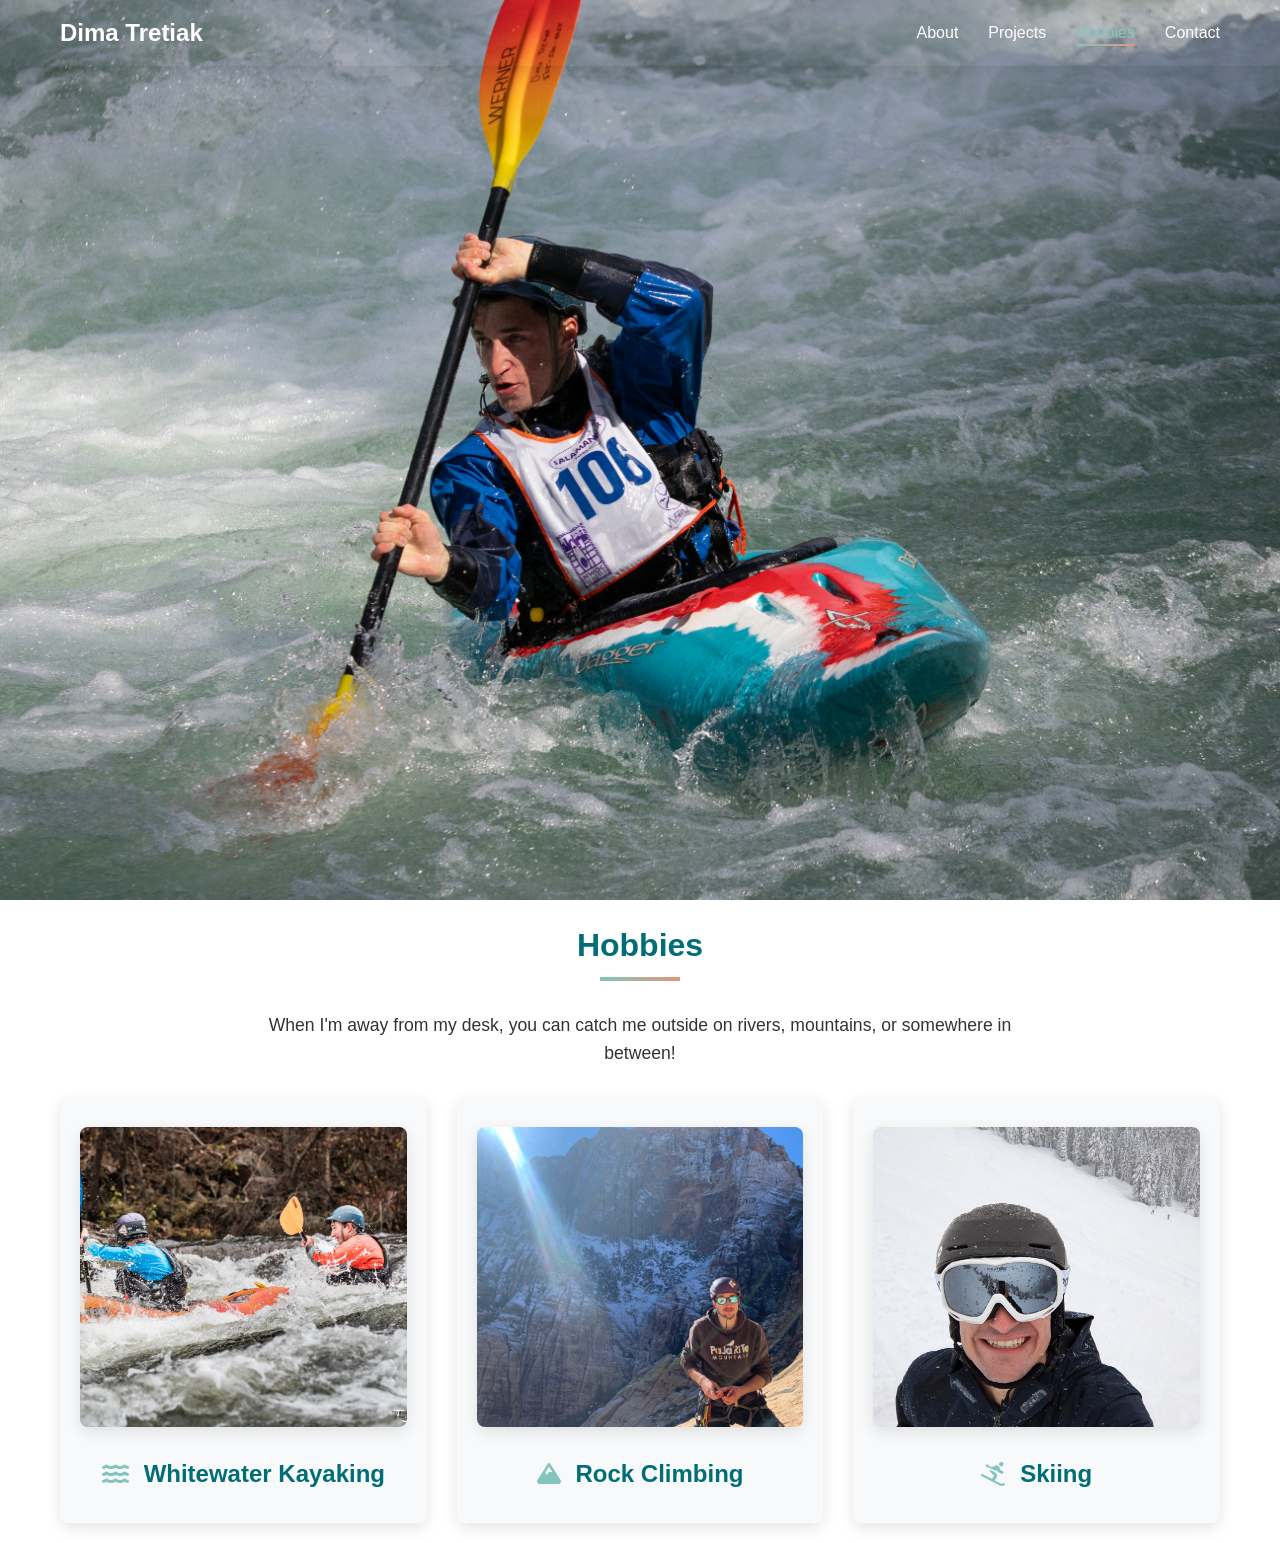
==== pages/hobbies.html @ 9fed75b8 "main structure is complete, just need to fill in projects, spiff up contact/experience timeline, and" ====
<!DOCTYPE html>
<html lang="en">

<head>
    <meta charset="UTF-8">
    <meta name="viewport" content="width=device-width, initial-scale=1.0">
    <title>Hobbies | Dima Tretiak</title>
    <link rel="stylesheet" href="https://cdnjs.cloudflare.com/ajax/libs/font-awesome/6.0.0-beta3/css/all.min.css">
    <link rel="stylesheet" href="../assets/css/styles.css">
</head>

<body class="hobbies-page">
    <header class="hobbies-header">
        <nav class="container">
            <div class="logo">
                <h3>Dima Tretiak</h3>
            </div>
            <ul class="nav-links">
                <li><a href="about.html">About</a></li>
                <li><a href="projects.html">Projects</a></li>
                <li><a href="hobbies.html" class="active">Hobbies</a></li>
                <li><a href="contact.html">Contact</a></li>
            </ul>
            <div class="burger">
                <div class="line1"></div>
                <div class="line2"></div>
                <div class="line3"></div>
            </div>
        </nav>
    </header>

    <main>
        <!-- Full Screen Hero -->
        <section class="hobbies-hero">
            <div class="hero-image">
                <img src="../assets/images/CWF_2.jpg" alt="Adventure and Outdoor Activities">
            </div>
            <!-- <div class="hero-overlay">
                <div class="hero-content">
                    <h1>Beyond the Lab</h1>
                    <p>Exploring the world through adventure and outdoor pursuits</p>
                    <div class="scroll-indicator">
                        <i class="fas fa-chevron-down"></i>
                        <span>Scroll to explore</span>
                    </div>
                </div>
            </div> -->
        </section>

        <!-- Hobbies Content -->
        <section class="hobbies-content">
            <div class="container">
                <div class="hobby-intro">
                    <h2>Hobbies</h2>
                    <p>When I'm away from my desk, you can catch me outside on rivers, mountains, or somewhere in
                        between!</p>
                </div>

                <div class="hobbies-grid">
                    <div class="hobby-card">
                        <div class="hobby-image">
                            <img src="../assets/images/duocoee.jpg" alt="Whitewater Kayaking" class="kayaking-image">
                        </div>
                        <div class="hobby-content">
                            <h3><i class="fas fa-water"></i> Whitewater Kayaking</h3>
                        </div>
                    </div>

                    <div class="hobby-card">
                        <div class="hobby-image">
                            <img src="../assets//images/climbRR.jpg" alt="Rock Climbing">
                        </div>
                        <div class="hobby-content">
                            <h3><i class="fas fa-mountain"></i> Rock Climbing</h3>
                        </div>
                    </div>

                    <div class="hobby-card">
                        <div class="hobby-image">
                            <img src="../assets/images/ski!.jpg" alt="Skiing">
                        </div>
                        <div class="hobby-content">
                            <h3><i class="fas fa-skiing"></i> Skiing</h3>
                        </div>
                    </div>
                </div>
            </div>
        </section>
    </main>

    <script src="../assets/js/script.js"></script>
</body>

</html>
---- assets/css/styles.css ----
:root {
    --primary-dark: #006D77;
    --lighter-accent: #83C5BE;
    --accent-pop: #E29578;
    --text-dark: #333;
    --text-light: #fff;
    --light-bg: #f8f9fa;
    --card-bg: #fff;
    --border-radius: 8px;
    --shadow: 0 5px 15px rgba(0, 0, 0, 0.1);
    --shadow-hover: 0 15px 30px rgba(0, 0, 0, 0.15);
}

* {
    margin: 0;
    padding: 0;
    box-sizing: border-box;
}

body {
    font-family: 'Segoe UI', Tahoma, Geneva, Verdana, sans-serif;
    line-height: 1.6;
    color: var(--text-dark);
    background-color: var(--light-bg);
    padding-top: 80px;
}

.container {
    max-width: 1200px;
    margin: 0 auto;
    padding: 0 20px;
}

/* Header Styles */
header {
    background-color: var(--primary-dark);
    color: var(--text-light);
    padding: 20px 0;
    position: fixed;
    width: 100%;
    top: 0;
    z-index: 1000;
    box-shadow: var(--shadow);
    transition: all 0.3s ease;
}

header.scrolled {
    padding: 10px 0;
    background-color: rgba(0, 109, 119, 0.95);
    backdrop-filter: blur(10px);
}

nav {
    display: flex;
    justify-content: space-between;
    align-items: center;
}

.logo {
    display: flex;
    align-items: center;
}

.logo h3 {
    color: var(--text-light);
    font-size: 1.5rem;
    transition: color 0.3s ease;
    margin: 0;
    line-height: 1;
}

.logo h3:hover {
    color: var(--accent-pop);
}

.nav-links {
    display: flex;
    list-style: none;
    gap: 30px;
}

.nav-links a {
    color: var(--text-light);
    text-decoration: none;
    font-weight: 500;
    transition: color 0.3s ease;
    position: relative;
}

.nav-links a:hover,
.nav-links a.active {
    color: var(--lighter-accent);
}

.nav-links a.active::after {
    content: '';
    position: absolute;
    bottom: -5px;
    left: 0;
    width: 100%;
    height: 2px;
    background: linear-gradient(90deg, var(--lighter-accent) 0%, var(--accent-pop) 100%);
}

.burger {
    display: none;
    flex-direction: column;
    cursor: pointer;
}

.burger div {
    width: 25px;
    height: 3px;
    background-color: var(--text-light);
    margin: 3px 0;
    transition: 0.3s;
}

/* Typography */
h1,
h2,
h3,
h4 {
    margin-bottom: 20px;
    color: var(--primary-dark);
}

h1 {
    font-size: 2.5rem;
}

h2 {
    font-size: 2rem;
    text-align: center;
    margin-bottom: 40px;
    position: relative;
}

h2::after {
    content: '';
    position: absolute;
    bottom: -10px;
    left: 50%;
    transform: translateX(-50%);
    width: 80px;
    height: 4px;
    background: linear-gradient(90deg, var(--lighter-accent) 0%, var(--accent-pop) 100%);
}

h3 {
    font-size: 1.5rem;
}

p {
    margin-bottom: 15px;
}

a {
    color: var(--primary-dark);
    text-decoration: none;
    transition: color 0.3s ease;
}

a:hover {
    color: var(--lighter-accent);
}

/* Button Styles */
.btn {
    display: inline-block;
    background-color: var(--primary-dark);
    color: var(--text-light);
    padding: 12px 30px;
    border-radius: 30px;
    font-weight: 600;
    margin-right: 10px;
    margin-bottom: 10px;
    transition: all 0.3s ease;
    border: none;
    cursor: pointer;
}

.btn:hover {
    background-color: var(--lighter-accent);
    color: var(--text-dark);
    transform: translateY(-3px);
    box-shadow: var(--shadow-hover);
    border: 2px solid var(--accent-pop);
}

.btn-outline {
    background-color: transparent;
    border: 2px solid var(--text-light);
    color: var(--text-light);
}

.btn-outline:hover {
    background-color: var(--text-light);
    color: var(--primary-dark);
}

/* ABOUT PAGE STYLES */
.hero {
    background: linear-gradient(135deg, var(--primary-dark) 0%, var(--lighter-accent) 100%);
    color: var(--text-light);
    padding: 100px 0;
    text-align: center;
    margin-top: -80px;
}

.hero-content {
    max-width: 800px;
    margin: 0 auto;
}

.profile-image-hero {
    width: 200px;
    height: 200px;
    border-radius: 50%;
    overflow: hidden;
    margin: 0 auto 30px;
    border: 5px solid var(--text-light);
    box-shadow: var(--shadow);
}

.profile-image-hero img {
    width: 100%;
    height: 100%;
    object-fit: cover;
}

.hero h1 {
    font-size: 3.5rem;
    margin-bottom: 20px;
    color: var(--text-light);
}

.hero-subtitle {
    font-size: 1.5rem;
    margin-bottom: 30px;
    opacity: 0.9;
}

.hero-buttons {
    margin-top: 30px;
}

.about-section {
    padding: 80px 0;
    background-color: var(--card-bg);
}

.about-content {
    max-width: 800px;
    margin: 0 auto;
    text-align: center;
}

.about-text p {
    font-size: 1.1rem;
    margin-bottom: 25px;
    text-align: left;
}

.experience-section {
    padding: 80px 0;
    background-color: var(--light-bg);
}

/* Timeline */
.timeline {
    position: relative;
    max-width: 1200px;
    margin: 0 auto;
}

.timeline::after {
    content: '';
    position: absolute;
    width: 6px;
    background-color: var(--primary-dark);
    top: 0;
    bottom: 0;
    left: 50%;
    margin-left: -3px;
}

.timeline-item {
    padding: 10px 40px;
    position: relative;
    background-color: inherit;
    width: 50%;
    margin-bottom: 40px;
}

.timeline-item::after {
    content: '';
    position: absolute;
    width: 25px;
    height: 25px;
    background-color: var(--card-bg);
    border: 4px solid var(--primary-dark);
    top: 15px;
    border-radius: 50%;
    z-index: 1;
    box-shadow: 0 0 0 2px var(--accent-pop);
}

.left::after {
    right: -15.5px;
}

.right::after {
    left: -15.5px;
}

.left {
    left: 0;
}

.right {
    left: 50%;
}

.left::before {
    content: " ";
    height: 0;
    position: absolute;
    top: 22px;
    width: 0;
    z-index: 1;
    right: 30px;
    border: medium solid var(--card-bg);
    border-width: 10px 0 10px 10px;
    border-color: transparent transparent transparent var(--card-bg);
}

.right::before {
    content: " ";
    height: 0;
    position: absolute;
    top: 22px;
    width: 0;
    z-index: 1;
    left: 30px;
    border: medium solid var(--card-bg);
    border-width: 10px 10px 10px 0;
    border-color: transparent var(--card-bg) transparent transparent;
}

.timeline-content {
    padding: 20px 30px;
    background-color: var(--card-bg);
    position: relative;
    border-radius: var(--border-radius);
    box-shadow: var(--shadow);
    transition: transform 0.3s ease, box-shadow 0.3s ease;
}

.timeline-content:hover {
    transform: translateY(-5px);
    box-shadow: var(--shadow-hover);
}

.timeline-date {
    color: var(--lighter-accent);
    font-weight: bold;
    font-size: 0.9rem;
}

.timeline-content h3 {
    color: var(--primary-dark);
    margin-bottom: 5px;
}

.timeline-content h4 {
    color: var(--lighter-accent);
    margin-bottom: 15px;
    font-weight: 500;
}

/* PROJECTS PAGE STYLES */
.projects-hero {
    background: linear-gradient(135deg, var(--primary-dark) 0%, var(--lighter-accent) 100%);
    color: var(--text-light);
    padding: 100px 0 80px;
    text-align: center;
    margin-top: -80px;
}

.projects-hero h1 {
    color: var(--text-light);
    font-size: 3rem;
}

.projects-hero p {
    font-size: 1.2rem;
    max-width: 600px;
    margin: 0 auto;
    opacity: 0.9;
}

.projects-section {
    padding: 80px 0;
    background-color: var(--card-bg);
}

.projects-grid {
    display: grid;
    grid-template-columns: repeat(auto-fit, minmax(350px, 1fr));
    gap: 30px;
    margin-top: 40px;
}

.project-card {
    background-color: var(--card-bg);
    border-radius: var(--border-radius);
    box-shadow: var(--shadow);
    overflow: hidden;
    transition: transform 0.3s ease, box-shadow 0.3s ease;
}

.project-card:hover {
    transform: translateY(-10px);
    box-shadow: var(--shadow-hover);
    border-top: 3px solid var(--accent-pop);
}

.project-card.template {
    opacity: 0.7;
    border: 2px dashed var(--lighter-accent);
}

.project-image {
    height: 200px;
    overflow: hidden;
}

.project-image img {
    width: 100%;
    height: 100%;
    object-fit: cover;
    transition: transform 0.3s ease;
}

.project-card:hover .project-image img {
    transform: scale(1.05);
}

.placeholder-image {
    height: 100%;
    background-color: var(--light-bg);
    display: flex;
    align-items: center;
    justify-content: center;
    color: var(--lighter-accent);
    font-size: 3rem;
}

.project-content {
    padding: 25px;
}

.project-content h3 {
    color: var(--primary-dark);
    margin-bottom: 15px;
}

.project-content p {
    color: var(--text-dark);
    margin-bottom: 20px;
    line-height: 1.6;
}

.project-tags {
    display: flex;
    flex-wrap: wrap;
    gap: 10px;
    margin-bottom: 20px;
}

.tag {
    background-color: var(--lighter-accent);
    color: var(--text-dark);
    padding: 5px 12px;
    border-radius: 20px;
    font-size: 0.85rem;
    font-weight: 500;
}

.tag.accent-pop {
    background-color: var(--accent-pop);
    color: var(--text-light);
}

.project-link {
    display: inline-flex;
    align-items: center;
    gap: 8px;
    color: var(--primary-dark);
    font-weight: 600;
    transition: color 0.3s ease;
}

.project-link:hover {
    color: var(--lighter-accent);
}

/* HIGHLIGHTED PROJECTS STYLES */
.highlighted-projects-section {
    padding: 60px 0;
    background-color: var(--card-bg);
}

.highlighted-projects-grid {
    display: grid;
    grid-template-columns: repeat(auto-fit, minmax(400px, 1fr));
    gap: 40px;
    margin-top: 40px;
}

.project-card.featured {
    background: linear-gradient(135deg, var(--card-bg) 0%, var(--light-bg) 100%);
    border: 2px solid var(--lighter-accent);
    box-shadow: 0 10px 25px rgba(0, 109, 119, 0.15);
}

.project-card.featured:hover {
    transform: translateY(-8px);
    box-shadow: 0 20px 40px rgba(0, 109, 119, 0.2);
    border-color: var(--accent-pop);
    border-top: 2px solid var(--accent-pop);
}

.project-card.featured .project-content h3 {
    color: var(--primary-dark);
    font-size: 1.4rem;
}

.project-card.featured .project-image {
    height: 250px;
}

/* ADDITIONAL PROJECTS STYLES */
.additional-projects-section {
    padding: 60px 0;
    background-color: var(--light-bg);
}

.additional-projects-section h2 {
    margin-bottom: 20px;
}

.additional-projects-section .projects-grid {
    margin-top: 40px;
}

/* HOBBIES PAGE STYLES */
.hobbies-page {
    padding-top: 0;
}

.hobbies-header {
    background-color: transparent;
    position: absolute;
    z-index: 1001;
    transition: all 0.3s ease;
}

.hobbies-header.scrolled {
    background-color: var(--primary-dark);
    position: fixed;
}

.hobbies-hero {
    height: 100vh;
    position: relative;
    overflow: hidden;
}

.hero-image {
    position: absolute;
    top: 0;
    left: 0;
    width: 100%;
    height: 100%;
}

.hero-image img {
    width: 100%;
    height: 100%;
    object-fit: cover;
}

.hero-overlay {
    position: absolute;
    top: 0;
    left: 0;
    width: 100%;
    height: 100%;
    background: linear-gradient(45deg, rgba(0, 109, 119, 0.7), rgba(131, 197, 190, 0.7));
    display: flex;
    align-items: center;
    justify-content: center;
    text-align: center;
}

.hero-overlay .hero-content h1 {
    color: var(--text-light);
    font-size: 4rem;
    margin-bottom: 20px;
}

.hero-overlay .hero-content p {
    color: var(--text-light);
    font-size: 1.5rem;
    margin-bottom: 40px;
}

.scroll-indicator {
    position: absolute;
    bottom: 30px;
    left: 50%;
    transform: translateX(-50%);
    color: var(--text-light);
    text-align: center;
    animation: bounce 2s infinite;
}

.scroll-indicator i {
    display: block;
    font-size: 2rem;
    margin-bottom: 10px;
}

@keyframes bounce {

    0%,
    20%,
    50%,
    80%,
    100% {
        transform: translateY(0) translateX(-50%);
    }

    40% {
        transform: translateY(-20px) translateX(-50%);
    }

    60% {
        transform: translateY(-10px) translateX(-50%);
    }
}

.hobbies-content {
    padding: 20px 0;
    background-color: var(--card-bg);
}

.hobby-intro {
    text-align: center;
    max-width: 800px;
    margin: 0 auto 30px;
}

.hobby-intro h2 {
    color: var(--primary-dark);
}

.hobby-intro p {
    font-size: 1.1rem;
    color: var(--text-dark);
}

.hobbies-grid {
    display: flex;
    flex-direction: row;
    gap: 30px;
    justify-content: center;
    flex-wrap: wrap;
}

.hobby-card {
    display: flex;
    flex-direction: column;
    align-items: center;
    gap: 20px;
    background-color: var(--light-bg);
    border-radius: var(--border-radius);
    padding: 30px 20px;
    box-shadow: var(--shadow);
    transition: transform 0.3s ease, box-shadow 0.3s ease;
    flex: 1;
    max-width: 380px;
    min-width: 320px;
}

.hobby-card:hover {
    transform: translateY(-5px);
    box-shadow: var(--shadow-hover);
}



.hobby-image {
    width: 100%;
}

.hobby-image img {
    width: 100%;
    height: 300px;
    object-fit: cover;
    border-radius: var(--border-radius);
    box-shadow: var(--shadow);
}

/* Specific positioning for kayaking image */
.kayaking-image {
    object-position: 80% center;
}

.hobby-content {
    text-align: center;
    width: 100%;
}

.hobby-content h3 {
    color: var(--primary-dark);
    margin-bottom: 0;
    display: flex;
    align-items: center;
    justify-content: center;
    gap: 15px;
}

.hobby-content h3 i {
    color: var(--lighter-accent);
    font-size: 1.5rem;
}

.hobby-content p {
    color: var(--text-dark);
    margin-bottom: 20px;
    line-height: 1.7;
}

.hobby-philosophy {
    background-color: var(--primary-dark);
    color: var(--text-light);
    padding: 60px;
    border-radius: var(--border-radius);
    margin-top: 60px;
    text-align: center;
}

.hobby-philosophy h2 {
    color: var(--text-light);
}

.hobby-philosophy p {
    font-size: 1.1rem;
    line-height: 1.7;
    max-width: 800px;
    margin: 0 auto 20px;
}

/* CONTACT PAGE STYLES */
.contact-hero {
    background: linear-gradient(135deg, var(--primary-dark) 0%, var(--lighter-accent) 100%);
    color: var(--text-light);
    padding: 100px 0 80px;
    text-align: center;
    margin-top: -80px;
}

.contact-hero h1 {
    color: var(--text-light);
    font-size: 3rem;
}

.contact-hero p {
    font-size: 1.2rem;
    max-width: 600px;
    margin: 0 auto;
    opacity: 0.9;
}

.contact-section {
    padding: 80px 0;
    background-color: var(--card-bg);
}

.contact-grid {
    display: grid;
    grid-template-columns: 1fr 1fr;
    gap: 60px;
    margin-bottom: 60px;
}

.contact-info h2 {
    text-align: left;
    margin-bottom: 30px;
}

.contact-info h2::after {
    left: 0;
    transform: none;
}

.contact-items {
    display: flex;
    flex-direction: column;
    gap: 20px;
}

.contact-item {
    display: flex;
    align-items: center;
    background-color: var(--light-bg);
    padding: 20px;
    border-radius: var(--border-radius);
    box-shadow: var(--shadow);
    transition: transform 0.3s ease, box-shadow 0.3s ease;
}

.contact-item:hover {
    transform: translateY(-3px);
    box-shadow: var(--shadow-hover);
    border-left: 4px solid var(--accent-pop);
}

.contact-icon {
    font-size: 1.5rem;
    color: var(--primary-dark);
    margin-right: 20px;
    width: 40px;
}

.contact-text h4 {
    margin-bottom: 5px;
    color: var(--primary-dark);
}

.contact-text p {
    margin: 0;
    color: var(--text-dark);
}

.contact-form-container h2 {
    text-align: left;
    margin-bottom: 30px;
}

.contact-form-container h2::after {
    left: 0;
    transform: none;
}

.contact-form {
    background-color: var(--light-bg);
    padding: 40px;
    border-radius: var(--border-radius);
    box-shadow: var(--shadow);
}

.form-group {
    margin-bottom: 25px;
}

.form-group label {
    display: block;
    margin-bottom: 8px;
    font-weight: 600;
    color: var(--primary-dark);
}

.form-group input,
.form-group select,
.form-group textarea {
    width: 100%;
    padding: 12px 15px;
    border: 2px solid #ddd;
    border-radius: var(--border-radius);
    font-family: inherit;
    font-size: 1rem;
    transition: border-color 0.3s ease;
}

.form-group input:focus,
.form-group select:focus,
.form-group textarea:focus {
    outline: none;
    border-color: var(--primary-dark);
}

.form-group textarea {
    resize: vertical;
    min-height: 120px;
}

.research-interests {
    background-color: var(--light-bg);
    padding: 60px;
    border-radius: var(--border-radius);
    text-align: center;
}

.research-interests h2 {
    color: var(--primary-dark);
    margin-bottom: 20px;
}

.research-interests p {
    font-size: 1.1rem;
    margin-bottom: 30px;
    color: var(--text-dark);
}

.interests-grid {
    display: grid;
    grid-template-columns: repeat(auto-fit, minmax(250px, 1fr));
    gap: 20px;
    margin-top: 30px;
}

.interest-tag {
    display: flex;
    align-items: center;
    gap: 15px;
    background-color: var(--card-bg);
    padding: 20px;
    border-radius: var(--border-radius);
    box-shadow: var(--shadow);
    transition: transform 0.3s ease, box-shadow 0.3s ease;
}

.interest-tag:hover {
    transform: translateY(-3px);
    box-shadow: var(--shadow-hover);
}

.interest-tag i {
    color: var(--primary-dark);
    font-size: 1.5rem;
}

.interest-tag span {
    font-weight: 500;
    color: var(--text-dark);
}

/* Responsive Design */
@media screen and (max-width: 768px) {
    .burger {
        display: flex;
    }

    .nav-links {
        position: fixed;
        right: 0;
        height: 100vh;
        top: 0;
        background-color: var(--primary-dark);
        display: flex;
        flex-direction: column;
        align-items: center;
        width: 50%;
        transform: translateX(100%);
        transition: transform 0.5s ease-in;
        padding-top: 80px;
    }

    .nav-links.active {
        transform: translateX(0%);
    }

    .nav-links li {
        opacity: 0;
    }

    .nav-links.active li {
        opacity: 1;
    }

    .hero h1 {
        font-size: 2.5rem;
    }

    .hero-subtitle {
        font-size: 1.2rem;
    }

    .timeline::after {
        left: 31px;
    }

    .timeline-item {
        width: 100%;
        padding-left: 70px;
        padding-right: 25px;
    }

    .timeline-item::before {
        left: 60px;
        border: medium solid var(--card-bg);
        border-width: 10px 10px 10px 0;
        border-color: transparent var(--card-bg) transparent transparent;
    }

    .left::after,
    .right::after {
        left: 18.5px;
    }

    .right {
        left: 0%;
    }

    .contact-grid {
        grid-template-columns: 1fr;
        gap: 40px;
    }

    .hobby-card,
    .hobby-card.reverse {
        flex-direction: column;
        text-align: center;
    }

    .hobby-image {
        max-width: 100%;
    }

    .projects-grid {
        grid-template-columns: 1fr;
    }

    .highlighted-projects-grid {
        grid-template-columns: 1fr;
    }

    .hobby-philosophy {
        padding: 40px 20px;
    }
}

@media screen and (max-width: 480px) {
    .container {
        padding: 0 15px;
    }

    .hero h1 {
        font-size: 2rem;
    }

    .hero-subtitle {
        font-size: 1rem;
    }

    .timeline-item {
        padding-left: 50px;
    }

    .contact-form {
        padding: 20px;
    }

    .interests-grid {
        grid-template-columns: 1fr;
    }
}

/* Animation classes */
.fade-in {
    opacity: 0;
    transform: translateY(30px);
    transition: all 0.6s ease;
}

.fade-in.active {
    opacity: 1;
    transform: translateY(0);
}
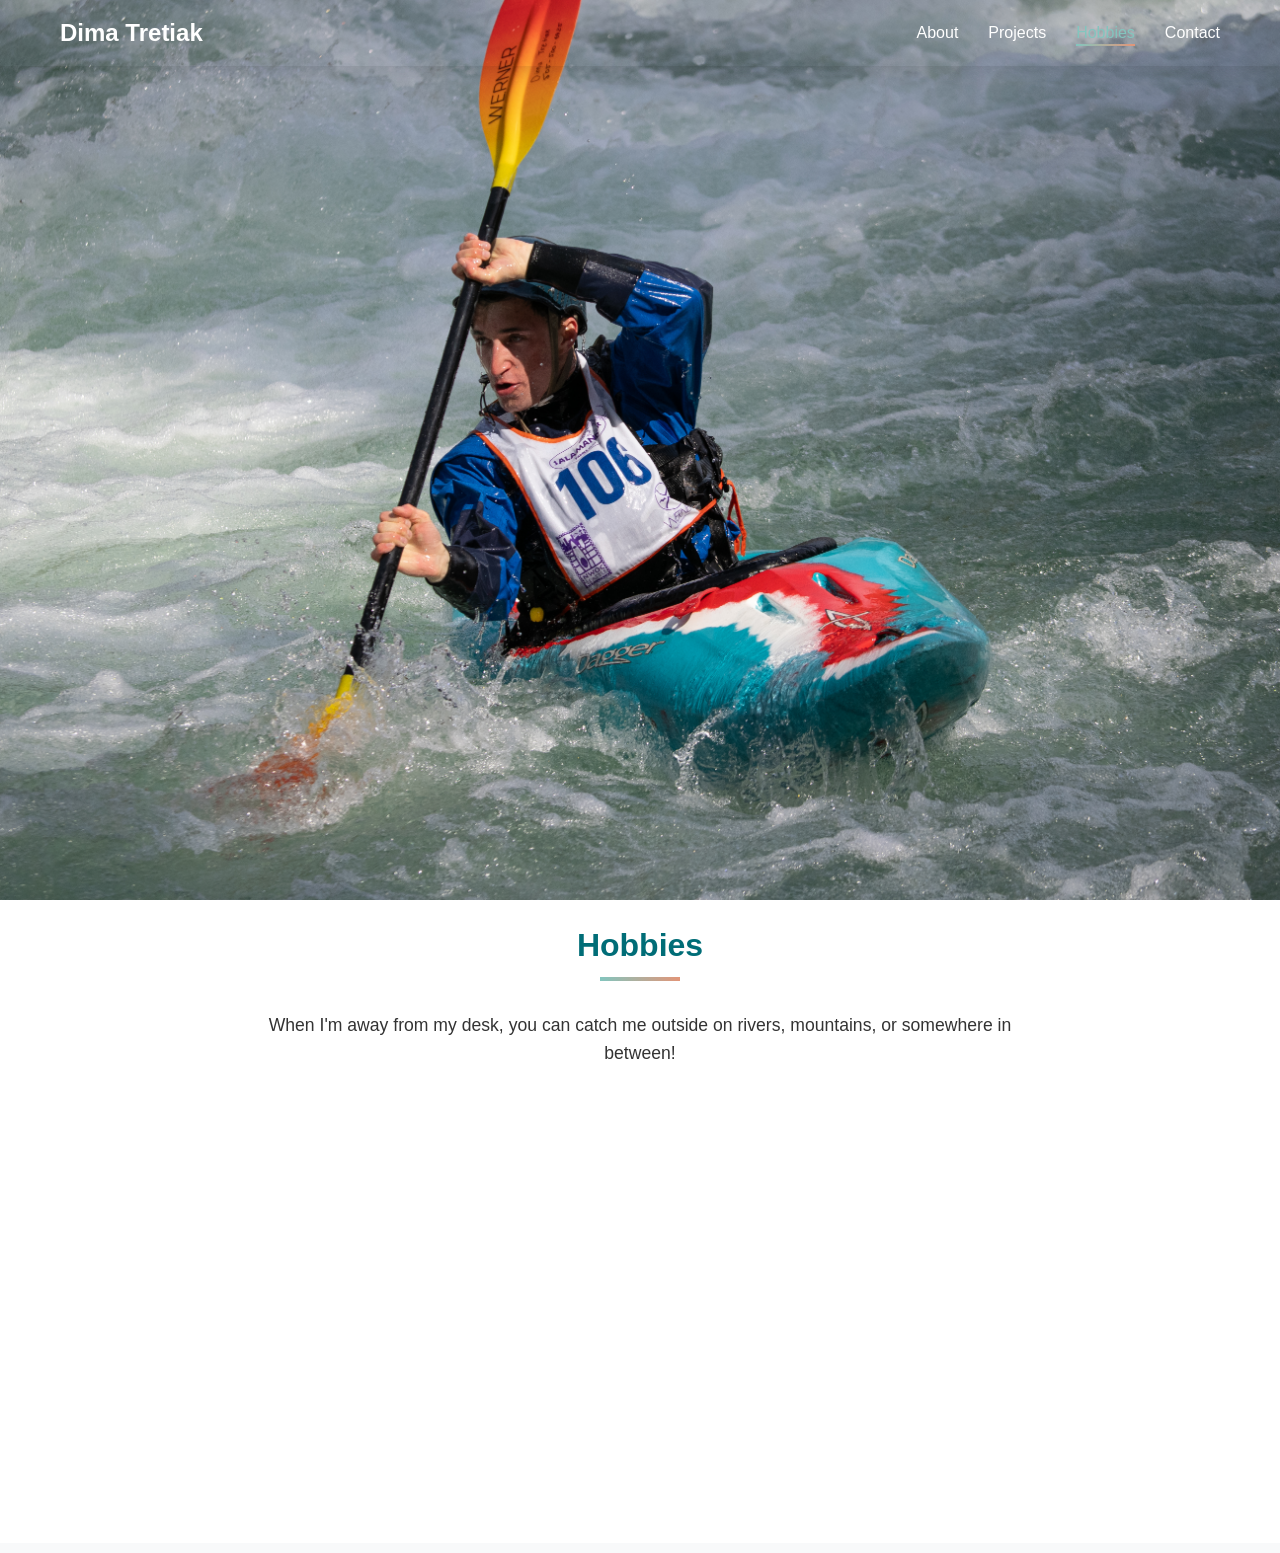
==== commit ce975533: "compressed full screen image for faster loading" ====
--- a/pages/hobbies.html
+++ b/pages/hobbies.html
@@ -29,11 +29,11 @@
         </nav>
     </header>
 
-    <main>
-        <!-- Full Screen Hero -->
+    <main> <!-- Full Screen Hero -->
         <section class="hobbies-hero">
             <div class="hero-image">
-                <img src="../assets/images/CWF_2.jpg" alt="Adventure and Outdoor Activities">
+                <img src="../assets/images/CWF_2_compressed.jpg" data-high-res="../assets/images/CWF_2.jpg"
+                    alt="Adventure and Outdoor Activities" class="progressive-image">
             </div>
             <!-- <div class="hero-overlay">
                 <div class="hero-content">
--- a/assets/css/styles.css
+++ b/assets/css/styles.css
@@ -590,6 +590,20 @@
     width: 100%;
     height: 100%;
     object-fit: cover;
+    transition: opacity 0.5s ease-in-out;
+}
+
+/* Progressive image loading */
+.progressive-image {
+    transition: opacity 0.5s ease-in-out;
+}
+
+.progressive-image.loading {
+    opacity: 0.8;
+}
+
+.progressive-image.loaded {
+    opacity: 1;
 }
 
 .hero-overlay {
